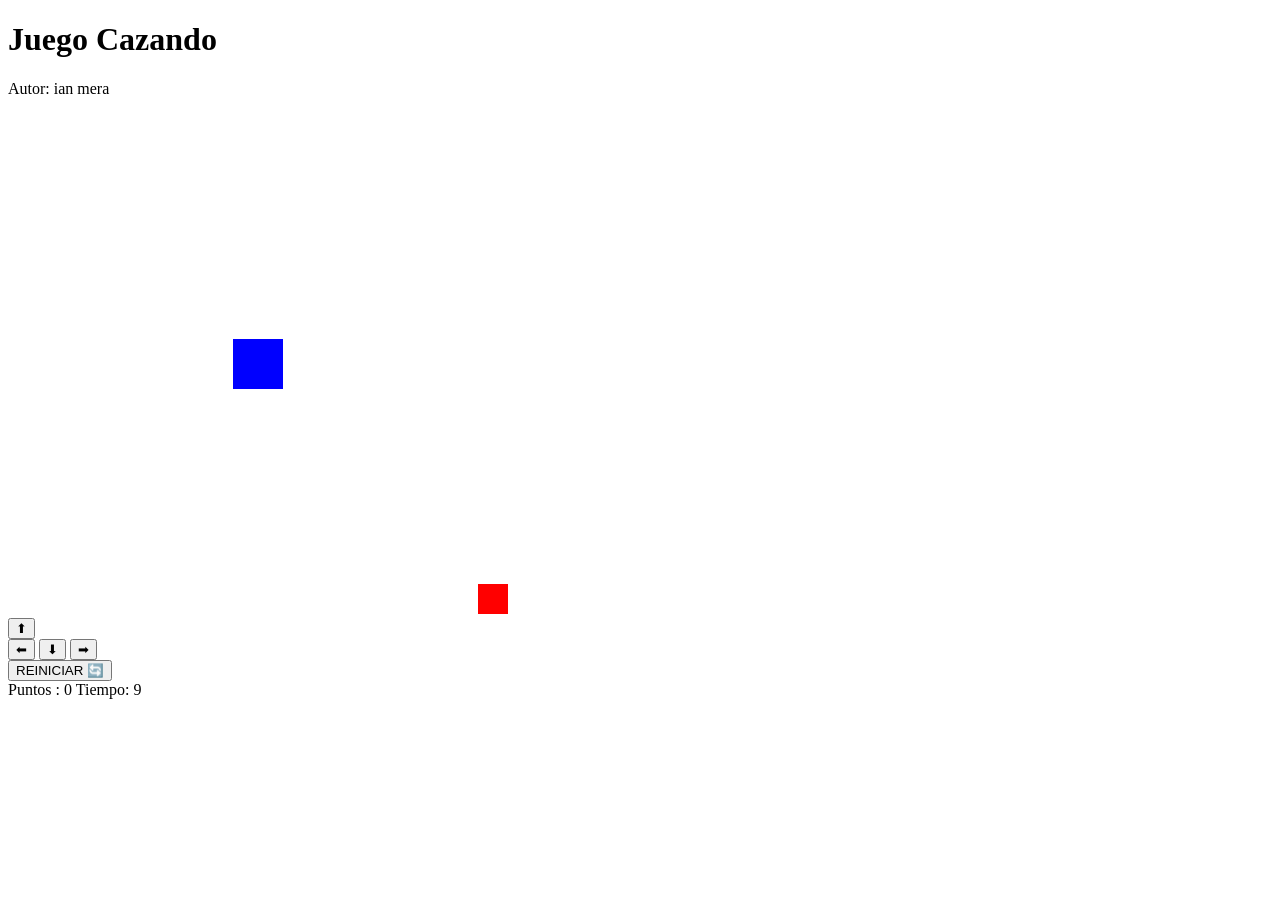
==== index.html @ cbbefd97 "cambio de nombre del html" ====
<!DOCTYPE html>
<html>
<head>
  <title>Juego Cazando</title>
  <link rel="stylesheet" href="cazando.css">
</head>
<body onload="iniciarJuego()"> <h1>Juego Cazando</h1>
  <p>Autor: ian mera</p>

  <canvas id="areaJuego" width="500" height="500"></canvas>

  <div class="controles">
    <button onclick="moverArriba()">⬆</button>
    <br>
    <button onclick="moverIzquierda()">⬅</button>
    <button onclick="moverAbajo()">⬇</button>
    <button onclick="moverDerecha()">➡</button>
  </div>
  
  <div class="fila">
        <button class="btn-reiniciar" onclick="reiniciarJuego()">REINICIAR 🔄</button>
    </div>

  <div class="panel">
    <span>Puntos : <span id="puntos">0</span></span>
    <span>Tiempo: <span id="tiempo">10</span></span>
  </div>

  <p id="mensaje"></p>

  <script src="cazando.js"></script>
  <script src="utilitarios.js"></script>
</body>
</html>
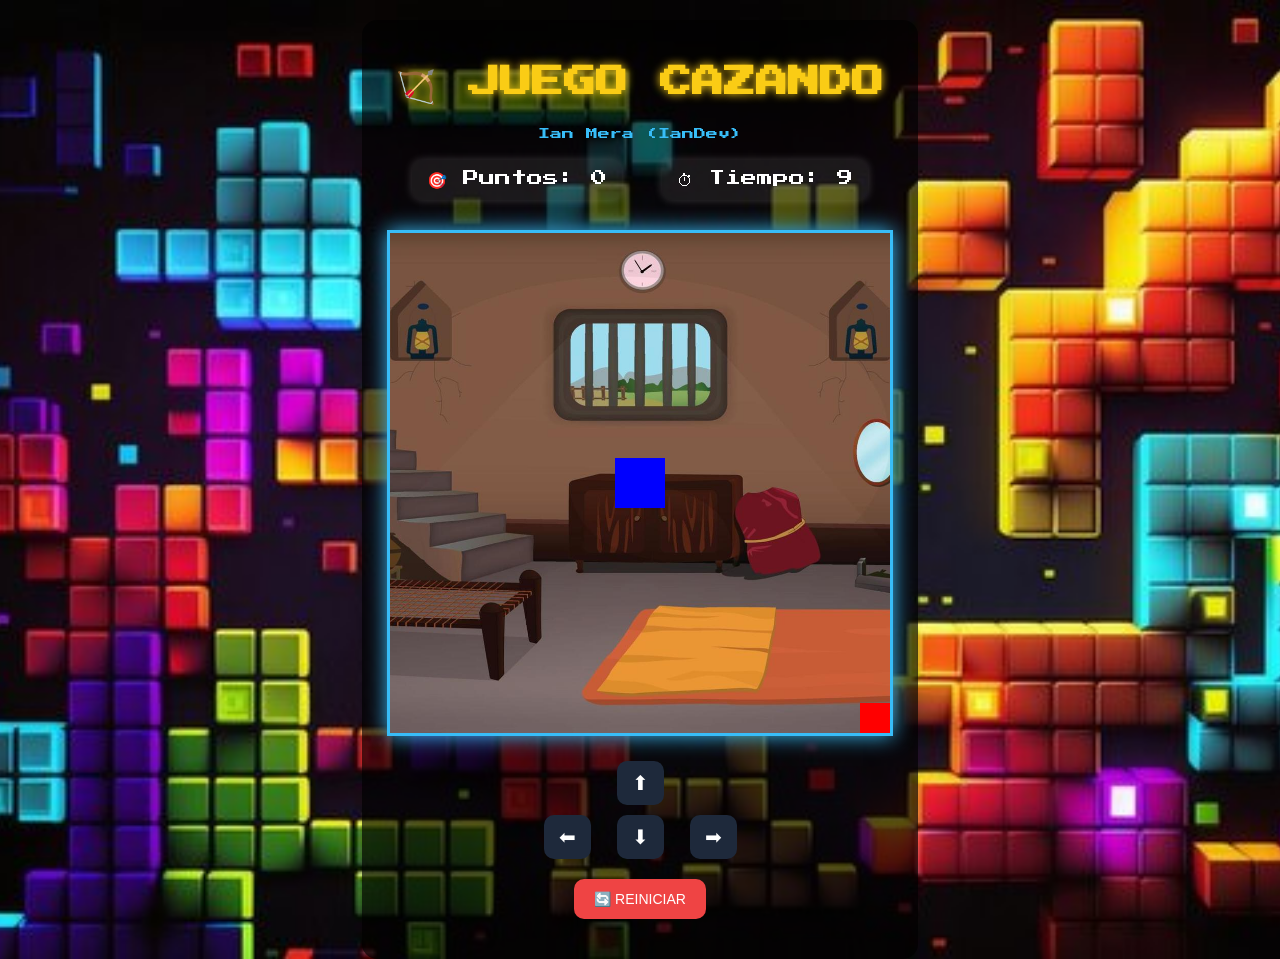
==== commit 651384a9: "mejorando la interfaz grafica" ====
--- a/index.html
+++ b/index.html
@@ -2,33 +2,52 @@
 <html>
 <head>
   <title>Juego Cazando</title>
+
+  <!-- CSS -->
   <link rel="stylesheet" href="cazando.css">
+
+  <!-- Fuente gamer -->
+  <link href="https://fonts.googleapis.com/css2?family=Press+Start+2P&display=swap" rel="stylesheet">
 </head>
-<body onload="iniciarJuego()"> <h1>Juego Cazando</h1>
-  <p>Autor: ian mera</p>
 
-  <canvas id="areaJuego" width="500" height="500"></canvas>
+<body onload="iniciarJuego()">
 
-  <div class="controles">
-    <button onclick="moverArriba()">⬆</button>
-    <br>
-    <button onclick="moverIzquierda()">⬅</button>
-    <button onclick="moverAbajo()">⬇</button>
-    <button onclick="moverDerecha()">➡</button>
-  </div>
-  
-  <div class="fila">
-        <button class="btn-reiniciar" onclick="reiniciarJuego()">REINICIAR 🔄</button>
+  <div class="container">
+
+    <h1>🏹 JUEGO CAZANDO</h1>
+    <p class="autor">Ian Mera (IanDev)</p>
+
+    <!-- PANEL -->
+    <div class="panel">
+      <div class="stat">🎯 Puntos: <span id="puntos">0</span></div>
+      <div class="stat">⏱ Tiempo: <span id="tiempo">10</span></div>
     </div>
 
-  <div class="panel">
-    <span>Puntos : <span id="puntos">0</span></span>
-    <span>Tiempo: <span id="tiempo">10</span></span>
+    <!-- JUEGO -->
+    <canvas id="areaJuego" width="500" height="500"></canvas>
+
+    <!-- CONTROLES -->
+    <div class="controles">
+      <button onclick="moverArriba()">⬆</button>
+      <div>
+        <button onclick="moverIzquierda()">⬅</button>
+        <button onclick="moverAbajo()">⬇</button>
+        <button onclick="moverDerecha()">➡</button>
+      </div>
+    </div>
+
+    <!-- BOTÓN -->
+    <button class="btn-reiniciar" onclick="reiniciarJuego()">
+      🔄 REINICIAR
+    </button>
+
+    <!-- MENSAJE -->
+    <p id="mensaje"></p>
+
   </div>
-
-  <p id="mensaje"></p>
 
   <script src="cazando.js"></script>
   <script src="utilitarios.js"></script>
+
 </body>
 </html>
--- a/cazando.css
+++ b/cazando.css
@@ -0,0 +1,100 @@
+body {
+  margin: 0;
+  font-family: 'Press Start 2P', cursive;
+  background: url("fondo.jpg");
+  background-size: cover;
+  background-position: center;
+  background-repeat: no-repeat;
+  color: white;
+  text-align: center;
+}
+
+/* CONTENEDOR */
+.container {
+  background: rgba(0, 0, 0, 0.65);
+  padding: 25px;
+  border-radius: 15px;
+  display: inline-block;
+  margin-top: 20px;
+}
+
+/* TITULO */
+h1 {
+  color: #facc15;
+  text-shadow: 0 0 10px #facc15;
+}
+
+.autor {
+  font-size: 12px;
+  color: #38bdf8;
+}
+
+/* PANEL */
+.panel {
+  display: flex;
+  justify-content: center;
+  gap: 40px;
+  margin: 20px 0;
+}
+
+.stat {
+  background: rgba(255,255,255,0.08);
+  padding: 10px 15px;
+  border-radius: 10px;
+  box-shadow: 0 0 10px rgba(255,255,255,0.2);
+}
+
+canvas {
+  background: url("canva.jpg");
+  background-size: cover;
+  background-position: center;
+  border: 3px solid #38bdf8;
+  box-shadow: 0 0 20px #38bdf8;
+  margin-top: 10px;
+}
+
+/* CONTROLES */
+.controles {
+  margin-top: 20px;
+}
+
+.controles button {
+  font-size: 20px;
+  padding: 10px 15px;
+  margin: 5px;
+  border-radius: 10px;
+  border: none;
+  background: #1e293b;
+  color: white;
+  cursor: pointer;
+  transition: 0.3s;
+}
+
+.controles button:hover {
+  background: #38bdf8;
+  box-shadow: 0 0 10px #38bdf8;
+}
+
+/* BOTON REINICIAR */
+.btn-reiniciar {
+  margin-top: 15px;
+  padding: 12px 20px;
+  font-size: 14px;
+  border-radius: 10px;
+  border: none;
+  background: #ef4444;
+  color: white;
+  cursor: pointer;
+  transition: 0.3s;
+}
+
+.btn-reiniciar:hover {
+  box-shadow: 0 0 15px #ef4444;
+}
+
+/* MENSAJE */
+#mensaje {
+  margin-top: 15px;
+  font-size: 14px;
+  color: #f87171;
+}
